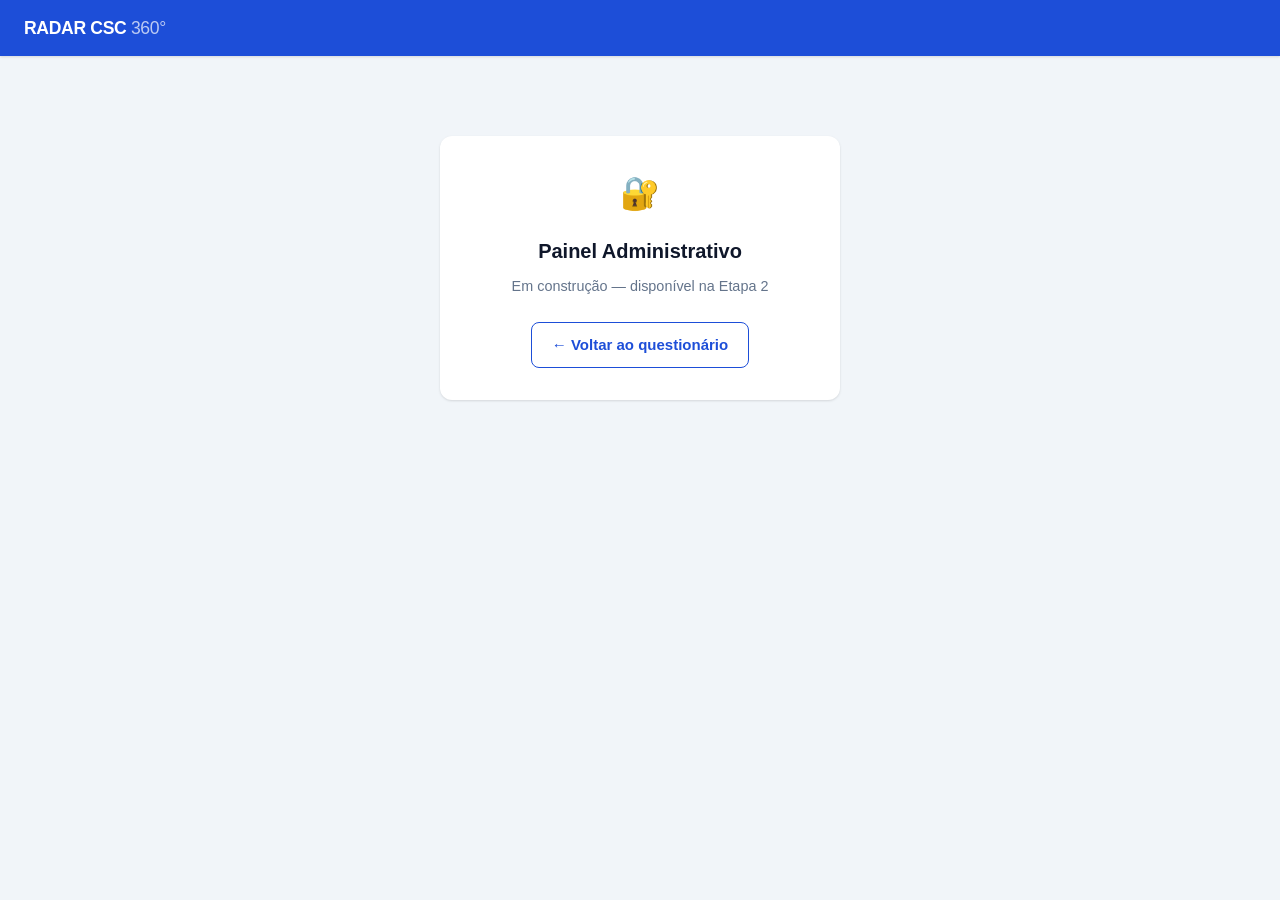
==== admin/index.html @ 29210018 "primeiro commit" ====
<!DOCTYPE html>
<html lang="pt-BR">
<head>
  <meta charset="UTF-8">
  <meta name="viewport" content="width=device-width, initial-scale=1.0">
  <title>RADAR CSC 360° — Admin</title>
  <link rel="stylesheet" href="../css/style.css">
</head>
<body>
<header class="app-header">
  <span class="logo">RADAR CSC <span>360°</span></span>
</header>
<main class="app-main">
  <div class="card" style="max-width:400px;margin:3rem auto;text-align:center;">
    <div style="font-size:2rem;margin-bottom:1rem;">🔐</div>
    <h1 style="font-size:1.25rem;margin-bottom:.5rem;">Painel Administrativo</h1>
    <p style="color:var(--text-muted);font-size:.9rem;margin-bottom:1.5rem;">Em construção — disponível na Etapa 2</p>
    <a href="../responder.html" class="btn btn-outline">← Voltar ao questionário</a>
  </div>
</main>
</body>
</html>
---- css/style.css ----
:root {
  --primary: #1d4ed8;
  --primary-light: #dbeafe;
  --primary-dark: #1e40af;
  --secondary: #7c3aed;
  --success: #059669;
  --success-light: #d1fae5;
  --warning: #d97706;
  --error: #dc2626;
  --error-light: #fee2e2;
  --bg: #f1f5f9;
  --card: #ffffff;
  --text: #0f172a;
  --text-muted: #64748b;
  --border: #e2e8f0;
  --radius: 8px;
  --radius-lg: 12px;
  --shadow: 0 1px 3px rgba(0,0,0,.08), 0 1px 2px rgba(0,0,0,.05);
  --shadow-lg: 0 10px 15px -3px rgba(0,0,0,.1), 0 4px 6px -2px rgba(0,0,0,.05);
}

*, *::before, *::after { box-sizing: border-box; margin: 0; padding: 0; }

html { font-size: 16px; scroll-behavior: smooth; }

body {
  font-family: -apple-system, BlinkMacSystemFont, 'Segoe UI', Roboto, 'Helvetica Neue', Arial, sans-serif;
  background: var(--bg);
  color: var(--text);
  line-height: 1.6;
  min-height: 100vh;
}

/* ── Header ── */
.app-header {
  background: var(--primary);
  color: #fff;
  padding: 0 1.5rem;
  height: 56px;
  display: flex;
  align-items: center;
  gap: 0.75rem;
  position: sticky;
  top: 0;
  z-index: 100;
  box-shadow: var(--shadow);
}
.app-header .logo { font-size: 1.1rem; font-weight: 700; letter-spacing: -.02em; }
.app-header .logo span { opacity: .7; font-weight: 400; }

/* ── Layout ── */
.app-main {
  max-width: 720px;
  margin: 0 auto;
  padding: 2rem 1rem 4rem;
}

/* ── Card ── */
.card {
  background: var(--card);
  border-radius: var(--radius-lg);
  box-shadow: var(--shadow);
  padding: 2rem;
}

/* ── Steps ── */
.step { animation: fadeIn .25s ease; }
.step.hidden { display: none; }
@keyframes fadeIn { from { opacity: 0; transform: translateY(8px); } to { opacity: 1; transform: none; } }

/* ── Forms ── */
.form-group { margin-bottom: 1.25rem; }
.form-label { display: block; font-size: .875rem; font-weight: 600; color: var(--text); margin-bottom: .375rem; }
.form-input {
  width: 100%;
  padding: .625rem .875rem;
  border: 1.5px solid var(--border);
  border-radius: var(--radius);
  font-size: 1rem;
  color: var(--text);
  background: #fff;
  transition: border-color .15s;
  outline: none;
}
.form-input:focus { border-color: var(--primary); box-shadow: 0 0 0 3px var(--primary-light); }
.form-input.error { border-color: var(--error); }
textarea.form-input { resize: vertical; min-height: 100px; }

/* ── Buttons ── */
.btn {
  display: inline-flex;
  align-items: center;
  justify-content: center;
  gap: .5rem;
  padding: .625rem 1.25rem;
  border-radius: var(--radius);
  font-size: .9375rem;
  font-weight: 600;
  cursor: pointer;
  border: none;
  transition: background .15s, transform .1s, opacity .15s;
  text-decoration: none;
}
.btn:active { transform: scale(.98); }
.btn:disabled { opacity: .5; cursor: not-allowed; transform: none; }

.btn-primary { background: var(--primary); color: #fff; }
.btn-primary:hover:not(:disabled) { background: var(--primary-dark); }

.btn-secondary { background: var(--border); color: var(--text); }
.btn-secondary:hover:not(:disabled) { background: #cbd5e1; }

.btn-outline {
  background: transparent;
  color: var(--primary);
  border: 1.5px solid var(--primary);
}
.btn-outline:hover:not(:disabled) { background: var(--primary-light); }

.btn-full { width: 100%; }
.btn-lg { padding: .875rem 1.5rem; font-size: 1rem; }

/* ── Alerts ── */
.alert {
  padding: .75rem 1rem;
  border-radius: var(--radius);
  font-size: .9rem;
  margin-top: .75rem;
}
.alert-error { background: var(--error-light); color: var(--error); }
.alert-success { background: var(--success-light); color: var(--success); }
.hidden { display: none !important; }

/* ── Progress bar ── */
.progress-wrapper {
  background: var(--card);
  border-radius: var(--radius-lg);
  padding: 1rem 1.5rem;
  margin-bottom: 1.5rem;
  box-shadow: var(--shadow);
  position: sticky;
  top: 56px;
  z-index: 90;
}
.progress-header { display: flex; justify-content: space-between; align-items: center; margin-bottom: .5rem; }
.progress-title { font-size: .875rem; font-weight: 600; color: var(--text-muted); }
.progress-count { font-size: .875rem; font-weight: 700; color: var(--primary); }
.progress-bar {
  height: 8px;
  background: var(--border);
  border-radius: 99px;
  overflow: hidden;
}
.progress-fill {
  height: 100%;
  background: linear-gradient(90deg, var(--primary), var(--secondary));
  border-radius: 99px;
  transition: width .3s ease;
  width: 0%;
}

/* ── Question blocks ── */
.block-header {
  border-radius: var(--radius-lg);
  padding: 1.25rem 1.5rem;
  margin-bottom: 1rem;
  color: #fff;
}
.block-header.bloco1 { background: linear-gradient(135deg, #1d4ed8, #3b82f6); }
.block-header.bloco2 { background: linear-gradient(135deg, #7c3aed, #a855f7); }
.block-header.bloco3 { background: linear-gradient(135deg, #047857, #10b981); }
.block-header h2 { font-size: 1.1rem; font-weight: 700; margin-bottom: .25rem; }
.block-header p { font-size: .875rem; opacity: .9; }

.group-header {
  font-size: .8rem;
  font-weight: 700;
  text-transform: uppercase;
  letter-spacing: .06em;
  color: var(--text-muted);
  padding: .75rem 0 .5rem;
  border-bottom: 1px solid var(--border);
  margin-bottom: .75rem;
  margin-top: 1.5rem;
}
.group-header:first-child { margin-top: 0; }

/* ── Question card ── */
.question-card {
  background: var(--card);
  border-radius: var(--radius);
  padding: 1.125rem 1.25rem;
  margin-bottom: .625rem;
  box-shadow: var(--shadow);
  border: 1.5px solid var(--border);
  transition: border-color .15s;
}
.question-card.answered { border-color: var(--primary-light); }
.question-card.required-error { border-color: var(--error); background: #fff8f8; }

.question-meta { display: flex; align-items: flex-start; gap: .75rem; }
.question-num {
  min-width: 28px;
  height: 28px;
  border-radius: 99px;
  background: var(--bg);
  color: var(--text-muted);
  font-size: .75rem;
  font-weight: 700;
  display: flex;
  align-items: center;
  justify-content: center;
  flex-shrink: 0;
  margin-top: .125rem;
}
.question-card.answered .question-num { background: var(--primary); color: #fff; }

.question-text { font-size: .9375rem; font-weight: 500; margin-bottom: .875rem; }

/* ── Scale ── */
.scale-wrapper { display: flex; align-items: center; gap: .625rem; }
.scale-labels { display: flex; justify-content: space-between; font-size: .75rem; color: var(--text-muted); margin-top: .375rem; }

.scale-btns {
  display: flex;
  gap: .375rem;
  flex-grow: 1;
}
.scale-btn {
  flex: 1;
  height: 44px;
  border: 1.5px solid var(--border);
  border-radius: var(--radius);
  background: #fff;
  color: var(--text-muted);
  font-size: .9375rem;
  font-weight: 600;
  cursor: pointer;
  transition: all .15s;
  min-width: 36px;
}
.scale-btn:hover { border-color: var(--primary); color: var(--primary); background: var(--primary-light); }
.scale-btn.selected { background: var(--primary); border-color: var(--primary); color: #fff; }

.scale-edge-label {
  font-size: .72rem;
  color: var(--text-muted);
  white-space: nowrap;
  flex-shrink: 0;
  max-width: 80px;
  text-align: center;
  line-height: 1.3;
}

/* ── Choice buttons (p36) ── */
.choice-btns {
  display: flex;
  flex-wrap: wrap;
  gap: .5rem;
}
.choice-btn {
  padding: .5rem 1rem;
  border: 1.5px solid var(--border);
  border-radius: var(--radius);
  background: #fff;
  font-size: .875rem;
  font-weight: 500;
  cursor: pointer;
  transition: all .15s;
  color: var(--text);
}
.choice-btn:hover { border-color: var(--primary); color: var(--primary); background: var(--primary-light); }
.choice-btn.selected { background: var(--primary); border-color: var(--primary); color: #fff; }

/* ── Open question card ── */
.open-question-card {
  background: #fffbeb;
  border: 1.5px solid #fde68a;
  border-radius: var(--radius-lg);
  padding: 1.25rem;
  margin: 1.5rem 0;
}
.open-question-card .oq-label {
  font-size: .8rem;
  font-weight: 700;
  text-transform: uppercase;
  letter-spacing: .05em;
  color: #92400e;
  margin-bottom: .5rem;
}
.open-question-card .oq-text { font-size: .9375rem; font-weight: 500; color: var(--text); margin-bottom: .75rem; }

/* ── Area rating (p37) ── */
.area-rating { margin-bottom: .625rem; }
.area-rating-label { font-size: .875rem; font-weight: 600; margin-bottom: .375rem; }

/* ── Submit section ── */
.submit-section {
  background: var(--card);
  border-radius: var(--radius-lg);
  padding: 1.5rem;
  margin-top: 1.5rem;
  box-shadow: var(--shadow);
  text-align: center;
}
.submit-section p { font-size: .875rem; color: var(--text-muted); margin-bottom: 1rem; }

/* ── Success ── */
.success-card {
  text-align: center;
  padding: 3rem 2rem;
}
.success-icon {
  width: 72px;
  height: 72px;
  background: var(--success-light);
  border-radius: 50%;
  display: flex;
  align-items: center;
  justify-content: center;
  margin: 0 auto 1.5rem;
  font-size: 2rem;
}
.success-card h2 { font-size: 1.5rem; color: var(--success); margin-bottom: .75rem; }
.success-card p { color: var(--text-muted); }

/* ── Modal ── */
.modal-overlay {
  position: fixed;
  inset: 0;
  background: rgba(0,0,0,.5);
  display: flex;
  align-items: center;
  justify-content: center;
  padding: 1rem;
  z-index: 200;
}
.modal-box {
  background: var(--card);
  border-radius: var(--radius-lg);
  padding: 2rem;
  max-width: 420px;
  width: 100%;
  box-shadow: var(--shadow-lg);
}
.modal-box h3 { font-size: 1.125rem; font-weight: 700; margin-bottom: .75rem; }
.modal-box p { color: var(--text-muted); margin-bottom: 1.25rem; font-size: .9375rem; }
.modal-actions { display: flex; gap: .75rem; flex-direction: column; }

/* ── Loading spinner ── */
.spinner {
  display: inline-block;
  width: 18px;
  height: 18px;
  border: 2px solid rgba(255,255,255,.4);
  border-top-color: #fff;
  border-radius: 50%;
  animation: spin .7s linear infinite;
  vertical-align: middle;
  margin-right: .375rem;
}
.spinner.dark {
  border-color: rgba(0,0,0,.15);
  border-top-color: var(--primary);
}
@keyframes spin { to { transform: rotate(360deg); } }

/* ── Auto-save indicator ── */
.autosave-indicator {
  font-size: .75rem;
  color: var(--text-muted);
  text-align: right;
  margin-top: .5rem;
  height: 1.2em;
  transition: opacity .3s;
}

/* ── Admin shared styles ── */
.page-header {
  display: flex;
  align-items: center;
  justify-content: space-between;
  margin-bottom: 1.5rem;
  flex-wrap: wrap;
  gap: .75rem;
}
.page-title { font-size: 1.375rem; font-weight: 700; }

.table-wrapper {
  background: var(--card);
  border-radius: var(--radius-lg);
  box-shadow: var(--shadow);
  overflow: hidden;
}
table { width: 100%; border-collapse: collapse; }
th {
  background: var(--bg);
  font-size: .8rem;
  font-weight: 700;
  text-transform: uppercase;
  letter-spacing: .04em;
  color: var(--text-muted);
  padding: .75rem 1rem;
  text-align: left;
  border-bottom: 1px solid var(--border);
}
td {
  padding: .875rem 1rem;
  border-bottom: 1px solid var(--border);
  font-size: .9rem;
}
tr:last-child td { border-bottom: none; }
tr:hover td { background: var(--bg); }

.badge {
  display: inline-flex;
  align-items: center;
  padding: .2em .6em;
  border-radius: 99px;
  font-size: .75rem;
  font-weight: 600;
}
.badge-blue { background: var(--primary-light); color: var(--primary); }
.badge-green { background: var(--success-light); color: var(--success); }
.badge-gray { background: var(--border); color: var(--text-muted); }

/* ── Responsive ── */
@media (max-width: 480px) {
  .app-main { padding: 1rem .75rem 3rem; }
  .card { padding: 1.5rem 1rem; }
  .scale-edge-label { display: none; }
  .scale-btn { height: 40px; font-size: .875rem; }
  .choice-btns { flex-direction: column; }
  .choice-btn { text-align: center; }
}

/* ── Print ── */
@media print {
  .app-header, .progress-wrapper, .submit-section, .btn { display: none !important; }
  .app-main { max-width: 100%; padding: 0; }
  .block-header { -webkit-print-color-adjust: exact; print-color-adjust: exact; }
  .question-card { box-shadow: none; border: 1px solid #ddd; break-inside: avoid; }
}
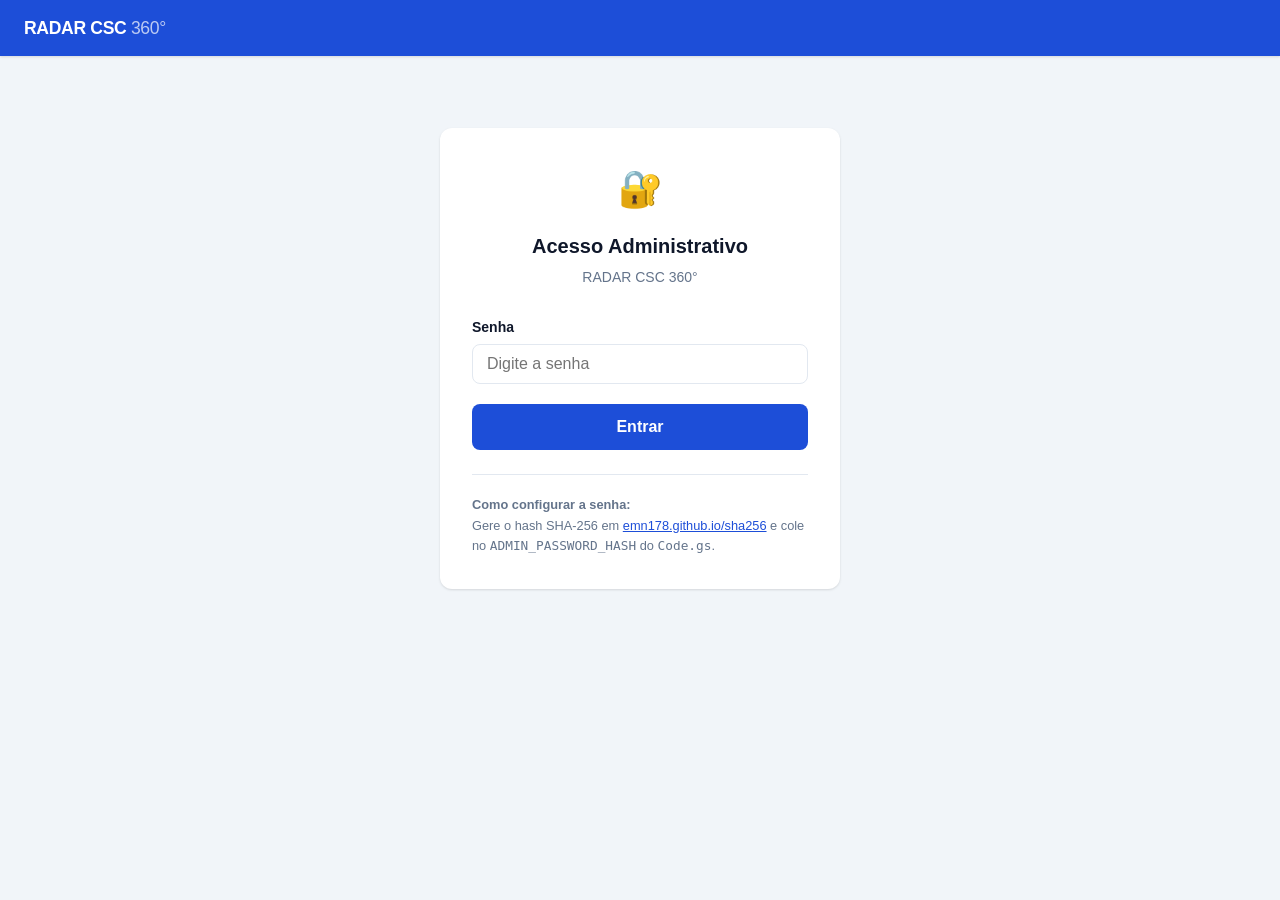
==== commit 3d13910a: "Etapa 2: painel admin completo Adiciona login, dashboard de empresas, detalhes de aplicações e gestã" ====
--- a/admin/index.html
+++ b/admin/index.html
@@ -7,16 +7,116 @@
   <link rel="stylesheet" href="../css/style.css">
 </head>
 <body>
+
 <header class="app-header">
   <span class="logo">RADAR CSC <span>360°</span></span>
 </header>
+
 <main class="app-main">
-  <div class="card" style="max-width:400px;margin:3rem auto;text-align:center;">
-    <div style="font-size:2rem;margin-bottom:1rem;">🔐</div>
-    <h1 style="font-size:1.25rem;margin-bottom:.5rem;">Painel Administrativo</h1>
-    <p style="color:var(--text-muted);font-size:.9rem;margin-bottom:1.5rem;">Em construção — disponível na Etapa 2</p>
-    <a href="../responder.html" class="btn btn-outline">← Voltar ao questionário</a>
+  <div class="card" style="max-width:400px;margin:2.5rem auto;">
+
+    <div style="text-align:center;margin-bottom:1.75rem;">
+      <div style="font-size:2.25rem;margin-bottom:.75rem;">🔐</div>
+      <h1 style="font-size:1.25rem;font-weight:700;margin-bottom:.25rem;">Acesso Administrativo</h1>
+      <p style="font-size:.875rem;color:var(--text-muted);">RADAR CSC 360°</p>
+    </div>
+
+    <div id="setup-warning" class="alert alert-error hidden" style="margin-bottom:1.25rem;">
+      ⚠️ Configure <code>APPS_SCRIPT_URL</code> em <code>config.js</code> antes de continuar.
+    </div>
+
+    <div class="form-group">
+      <label class="form-label" for="senha">Senha</label>
+      <input
+        id="senha"
+        class="form-input"
+        type="password"
+        placeholder="Digite a senha"
+        autocomplete="current-password"
+      >
+    </div>
+
+    <div id="erro-login" class="alert alert-error hidden" style="margin-bottom:.75rem;"></div>
+
+    <button id="btn-login" class="btn btn-primary btn-full btn-lg">
+      Entrar
+    </button>
+
+    <div style="margin-top:1.5rem;padding-top:1.25rem;border-top:1px solid var(--border);font-size:.8rem;color:var(--text-muted);">
+      <strong>Como configurar a senha:</strong><br>
+      Gere o hash SHA-256 em
+      <a href="https://emn178.github.io/online-tools/sha256.html" target="_blank" rel="noopener" style="color:var(--primary);">emn178.github.io/sha256</a>
+      e cole no <code>ADMIN_PASSWORD_HASH</code> do <code>Code.gs</code>.
+    </div>
+
   </div>
 </main>
+
+<div id="toast"></div>
+
+<script src="../config.js"></script>
+<script src="admin.js"></script>
+<script>
+function init() {
+  if (sessionStorage.getItem('admin_token')) {
+    window.location.replace('dashboard.html');
+    return;
+  }
+
+  if (CONFIG.APPS_SCRIPT_URL.includes('COLE_AQUI')) {
+    document.getElementById('setup-warning').classList.remove('hidden');
+    document.getElementById('btn-login').disabled = true;
+  }
+
+  document.getElementById('senha').addEventListener('keydown', e => {
+    if (e.key === 'Enter') handleLogin();
+  });
+  document.getElementById('btn-login').addEventListener('click', handleLogin);
+}
+
+async function handleLogin() {
+  const senhaInput = document.getElementById('senha');
+  const erroEl    = document.getElementById('erro-login');
+  const btn       = document.getElementById('btn-login');
+
+  erroEl.classList.add('hidden');
+  const senha = senhaInput.value;
+
+  if (!senha) {
+    erroEl.textContent = 'Digite a senha.';
+    erroEl.classList.remove('hidden');
+    senhaInput.focus();
+    return;
+  }
+
+  setLoading(btn, true);
+
+  try {
+    const hash   = await sha256(senha);
+    const result = await apiCall('adminLogin', { passwordHash: hash });
+
+    if (!result.success) {
+      erroEl.textContent = result.error || 'Senha incorreta.';
+      erroEl.classList.remove('hidden');
+      senhaInput.value = '';
+      senhaInput.focus();
+      return;
+    }
+
+    sessionStorage.setItem('admin_token', result.token);
+    sessionStorage.setItem('admin_token_ts', Date.now().toString());
+    window.location.replace('dashboard.html');
+
+  } catch (err) {
+    erroEl.textContent = err.message;
+    erroEl.classList.remove('hidden');
+  } finally {
+    setLoading(btn, false);
+  }
+}
+
+document.addEventListener('DOMContentLoaded', init);
+</script>
+
 </body>
 </html>
--- a/css/style.css
+++ b/css/style.css
@@ -424,6 +424,189 @@
 .badge-green { background: var(--success-light); color: var(--success); }
 .badge-gray { background: var(--border); color: var(--text-muted); }
 
+/* ── Admin: Toast ── */
+.toast {
+  position: fixed;
+  bottom: 1.5rem;
+  right: 1.5rem;
+  padding: .75rem 1.25rem;
+  border-radius: var(--radius);
+  font-size: .9rem;
+  font-weight: 500;
+  box-shadow: var(--shadow-lg);
+  z-index: 400;
+  opacity: 0;
+  transform: translateY(8px);
+  transition: opacity .25s, transform .25s;
+  pointer-events: none;
+  max-width: 360px;
+}
+.toast.show { opacity: 1; transform: none; }
+.toast-success { background: var(--success); color: #fff; }
+.toast-error   { background: var(--error);   color: #fff; }
+.toast-info    { background: var(--primary);  color: #fff; }
+
+/* ── Admin: Tag input ── */
+.tag-container {
+  display: flex;
+  flex-wrap: wrap;
+  gap: .375rem;
+  padding: .5rem .75rem;
+  border: 1.5px solid var(--border);
+  border-radius: var(--radius);
+  min-height: 44px;
+  cursor: text;
+  background: #fff;
+  transition: border-color .15s, box-shadow .15s;
+}
+.tag-container:focus-within { border-color: var(--primary); box-shadow: 0 0 0 3px var(--primary-light); }
+.tag {
+  display: inline-flex;
+  align-items: center;
+  gap: .25rem;
+  padding: .2em .55em;
+  background: var(--primary-light);
+  color: var(--primary);
+  border-radius: 99px;
+  font-size: .8rem;
+  font-weight: 600;
+}
+.tag button {
+  background: none;
+  border: none;
+  cursor: pointer;
+  color: var(--primary);
+  font-size: 1rem;
+  line-height: 1;
+  padding: 0;
+  opacity: .6;
+  transition: opacity .1s;
+}
+.tag button:hover { opacity: 1; }
+.tag-input {
+  border: none;
+  outline: none;
+  font-size: .9rem;
+  flex: 1;
+  min-width: 100px;
+  background: transparent;
+  font-family: inherit;
+}
+
+/* ── Admin: Empresa card grid ── */
+.empresa-grid {
+  display: grid;
+  grid-template-columns: repeat(auto-fill, minmax(280px, 1fr));
+  gap: 1rem;
+}
+.empresa-card {
+  background: var(--card);
+  border-radius: var(--radius-lg);
+  padding: 1.5rem;
+  border: 1.5px solid var(--border);
+  cursor: pointer;
+  transition: border-color .15s, box-shadow .15s, transform .15s;
+  text-decoration: none;
+  display: block;
+  color: inherit;
+}
+.empresa-card:hover {
+  border-color: var(--primary);
+  box-shadow: var(--shadow-lg);
+  transform: translateY(-2px);
+}
+
+/* ── Admin: Aplicacao card ── */
+.aplicacao-list { display: flex; flex-direction: column; gap: .625rem; }
+.aplicacao-card {
+  background: var(--card);
+  border-radius: var(--radius);
+  padding: 1rem 1.25rem;
+  border: 1.5px solid var(--border);
+  display: flex;
+  align-items: center;
+  justify-content: space-between;
+  gap: 1rem;
+  transition: border-color .15s;
+}
+.aplicacao-card:hover { border-color: var(--primary); }
+.aplicacao-card .ap-nome { font-weight: 600; font-size: .9375rem; }
+.aplicacao-card .ap-meta { font-size: .8rem; color: var(--text-muted); margin-top: .125rem; }
+
+/* ── Admin: Stats bar ── */
+.stats-bar {
+  display: flex;
+  gap: 1rem;
+  flex-wrap: wrap;
+  margin-bottom: 1.5rem;
+}
+.stat-card {
+  background: var(--card);
+  border-radius: var(--radius);
+  padding: 1rem 1.25rem;
+  box-shadow: var(--shadow);
+  flex: 1;
+  min-width: 120px;
+}
+.stat-card .stat-value { font-size: 1.75rem; font-weight: 700; line-height: 1; }
+.stat-card .stat-label { font-size: .8rem; color: var(--text-muted); margin-top: .25rem; }
+.stat-card.primary .stat-value { color: var(--primary); }
+.stat-card.success .stat-value { color: var(--success); }
+.stat-card.warning .stat-value { color: var(--warning); }
+
+/* ── Admin: Toolbar ── */
+.toolbar {
+  display: flex;
+  gap: .5rem;
+  flex-wrap: wrap;
+  align-items: center;
+  margin-bottom: 1rem;
+}
+.toolbar-spacer { flex: 1; }
+
+/* ── Admin: Table actions ── */
+.btn-icon {
+  width: 32px;
+  height: 32px;
+  border-radius: var(--radius);
+  border: 1px solid var(--border);
+  background: #fff;
+  cursor: pointer;
+  display: inline-flex;
+  align-items: center;
+  justify-content: center;
+  font-size: .9rem;
+  transition: background .15s, border-color .15s;
+  text-decoration: none;
+}
+.btn-icon:hover { background: var(--bg); border-color: #94a3b8; }
+
+/* ── Admin: Breadcrumb ── */
+.breadcrumb {
+  display: flex;
+  align-items: center;
+  gap: .375rem;
+  font-size: .875rem;
+  color: var(--text-muted);
+  margin-bottom: 1.25rem;
+  flex-wrap: wrap;
+}
+.breadcrumb a { color: var(--primary); text-decoration: none; }
+.breadcrumb a:hover { text-decoration: underline; }
+.breadcrumb .sep { color: var(--border); }
+
+/* ── Admin: Empty table state ── */
+.table-empty {
+  padding: 3rem 1rem;
+  text-align: center;
+  color: var(--text-muted);
+  font-size: .9rem;
+}
+
+/* ── Admin: Progress mini ── */
+.progress-mini { height: 6px; background: var(--border); border-radius: 99px; overflow: hidden; }
+.progress-mini-fill { height: 100%; background: var(--success); border-radius: 99px; transition: width .3s; }
+
 /* ── Responsive ── */
 @media (max-width: 480px) {
   .app-main { padding: 1rem .75rem 3rem; }
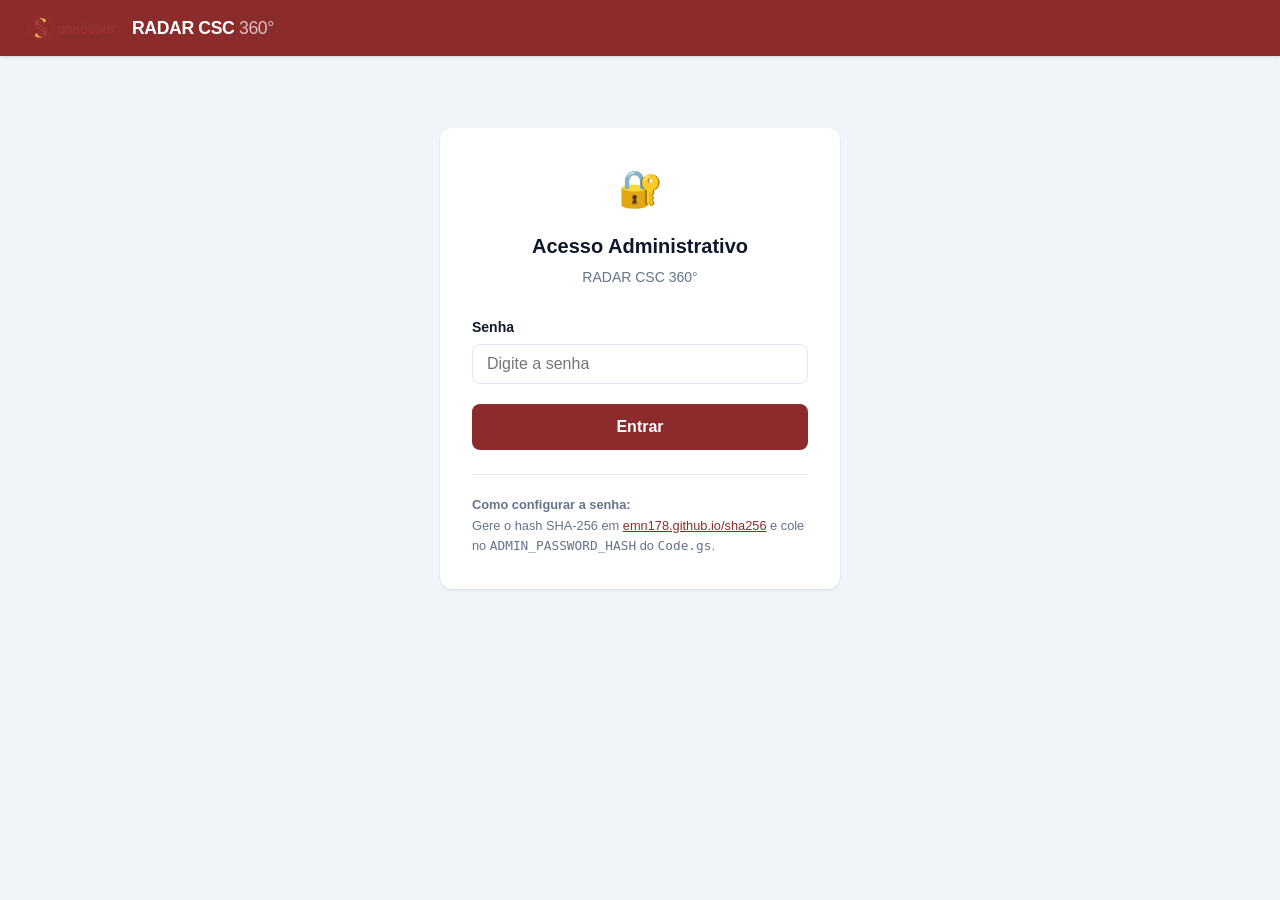
==== commit 08988142: "Aplica identidade visual da Assessor: logo e paleta de cores da marca - Adiciona assets/logo.png em " ====
--- a/admin/index.html
+++ b/admin/index.html
@@ -9,6 +9,7 @@
 <body>
 
 <header class="app-header">
+  <img src="../assets/logo.png" class="header-logo" alt="Assessor">
   <span class="logo">RADAR CSC <span>360°</span></span>
 </header>
 
--- a/css/style.css
+++ b/css/style.css
@@ -1,8 +1,8 @@
 :root {
-  --primary: #1d4ed8;
-  --primary-light: #dbeafe;
-  --primary-dark: #1e40af;
-  --secondary: #7c3aed;
+  --primary: #8C2B2B;
+  --primary-light: #f7e6e6;
+  --primary-dark: #6e2020;
+  --secondary: #c9971c;
   --success: #059669;
   --success-light: #d1fae5;
   --warning: #d97706;
@@ -47,6 +47,7 @@
 }
 .app-header .logo { font-size: 1.1rem; font-weight: 700; letter-spacing: -.02em; }
 .app-header .logo span { opacity: .7; font-weight: 400; }
+.header-logo { height: 34px; border-radius: 4px; flex-shrink: 0; }
 
 /* ── Layout ── */
 .app-main {
@@ -166,9 +167,9 @@
   margin-bottom: 1rem;
   color: #fff;
 }
-.block-header.bloco1 { background: linear-gradient(135deg, #1d4ed8, #3b82f6); }
-.block-header.bloco2 { background: linear-gradient(135deg, #7c3aed, #a855f7); }
-.block-header.bloco3 { background: linear-gradient(135deg, #047857, #10b981); }
+.block-header.bloco1 { background: linear-gradient(135deg, #8C2B2B, #bf4040); }
+.block-header.bloco2 { background: linear-gradient(135deg, #a07515, #c9971c); }
+.block-header.bloco3 { background: linear-gradient(135deg, #5c1a1a, #8C2B2B); }
 .block-header h2 { font-size: 1.1rem; font-weight: 700; margin-bottom: .25rem; }
 .block-header p { font-size: .875rem; opacity: .9; }
 
@@ -197,6 +198,7 @@
 }
 .question-card.answered { border-color: var(--primary-light); }
 .question-card.required-error { border-color: var(--error); background: #fff8f8; }
+.open-question-card.required-error { border-color: var(--error); background: #fff8f8; }
 
 .question-meta { display: flex; align-items: flex-start; gap: .75rem; }
 .question-num {
@@ -624,3 +626,211 @@
   .block-header { -webkit-print-color-adjust: exact; print-color-adjust: exact; }
   .question-card { box-shadow: none; border: 1px solid #ddd; break-inside: avoid; }
 }
+
+/* ══════════════════════════════════════════
+   Resultado / Dashboard
+══════════════════════════════════════════ */
+
+/* ── Posicionamento CSC badge ── */
+.badge-posicionamento {
+  display: inline-flex;
+  align-items: center;
+  padding: .2rem .625rem;
+  border-radius: 999px;
+  font-size: .75rem;
+  font-weight: 600;
+  letter-spacing: .02em;
+}
+.pos-operacional { background: #f3f4f6; color: #4b5563; }
+.pos-apoio       { background: var(--primary-light); color: var(--primary); }
+.pos-parceiro    { background: #d1fae5; color: #065f46; }
+.pos-estrategico { background: #ede9fe; color: #5b21b6; }
+
+/* ── Actions bar ── */
+.resultado-actions {
+  display: flex;
+  gap: .625rem;
+  flex-shrink: 0;
+  flex-wrap: wrap;
+}
+
+/* ── Radar legend ── */
+.radar-legend {
+  display: flex;
+  flex-wrap: wrap;
+  gap: .5rem .875rem;
+  margin-bottom: 1.25rem;
+}
+.legend-item {
+  display: flex;
+  align-items: center;
+  gap: .375rem;
+  font-size: .85rem;
+}
+.legend-dot {
+  width: 10px;
+  height: 10px;
+  border-radius: 50%;
+  flex-shrink: 0;
+  -webkit-print-color-adjust: exact;
+  print-color-adjust: exact;
+}
+
+/* ── Avaliação por área ── */
+.areas-table {
+  width: 100%;
+  border-collapse: collapse;
+  font-size: .875rem;
+}
+.areas-table th {
+  padding: .5rem .75rem;
+  border-bottom: 2px solid var(--border);
+  font-weight: 600;
+  color: var(--text-muted);
+  font-size: .75rem;
+  text-transform: uppercase;
+  letter-spacing: .04em;
+  white-space: nowrap;
+  text-align: left;
+}
+.areas-table td {
+  padding: .5rem .75rem;
+  border-bottom: 1px solid var(--border);
+}
+.areas-table tbody tr:last-child td { border-bottom: none; }
+.nota-cell {
+  text-align: center;
+  font-variant-numeric: tabular-nums;
+  font-weight: 500;
+}
+
+/* ── Curadoria de respostas ── */
+.curadoria-bloco {
+  border: 1px solid var(--border);
+  border-radius: var(--radius);
+  padding: 1rem 1.125rem;
+  margin-bottom: 1rem;
+}
+.curadoria-bloco:last-child { margin-bottom: 0; }
+
+.curadoria-header {
+  display: flex;
+  align-items: center;
+  justify-content: space-between;
+  gap: 1rem;
+  flex-wrap: wrap;
+  margin-bottom: .875rem;
+}
+.curadoria-ap-nome {
+  font-weight: 600;
+  font-size: .9rem;
+}
+.curadoria-toggle {
+  display: flex;
+  align-items: center;
+  gap: .4rem;
+  font-size: .85rem;
+  color: var(--text-muted);
+  cursor: pointer;
+  user-select: none;
+}
+.curadoria-toggle input { cursor: pointer; accent-color: var(--primary); }
+
+.curadoria-lista {
+  display: flex;
+  flex-direction: column;
+  gap: .5rem;
+}
+
+.curadoria-item {
+  display: flex;
+  align-items: flex-start;
+  gap: .75rem;
+  padding: .625rem .75rem;
+  border: 1px solid var(--border);
+  border-radius: var(--radius);
+  background: var(--bg);
+  cursor: pointer;
+  transition: border-color .15s;
+}
+.curadoria-item:hover { border-color: var(--primary); }
+.curadoria-item input[type=checkbox] { margin-top: .2rem; accent-color: var(--primary); flex-shrink: 0; }
+.curadoria-item.curadoria-disabled {
+  opacity: .45;
+  pointer-events: none;
+}
+
+.curadoria-texto {
+  display: flex;
+  flex-direction: column;
+  gap: .25rem;
+  font-size: .85rem;
+  line-height: 1.5;
+}
+.curadoria-nome {
+  font-weight: 600;
+  color: var(--text-muted);
+  font-size: .78rem;
+  text-transform: uppercase;
+  letter-spacing: .04em;
+}
+
+/* ── Respostas abertas (admin resultado) ── */
+.ra-bloco { margin-bottom: 1.5rem; }
+.ra-bloco:last-child { margin-bottom: 0; }
+.ra-ap-nome {
+  font-size: .85rem;
+  font-weight: 700;
+  text-transform: uppercase;
+  letter-spacing: .05em;
+  color: var(--primary);
+  padding-bottom: .5rem;
+  border-bottom: 1px solid #e2e8f0;
+  margin-bottom: .75rem;
+}
+.ra-item {
+  background: #f8fafc;
+  border-left: 3px solid #e2e8f0;
+  border-radius: 0 6px 6px 0;
+  padding: .75rem 1rem;
+  margin-bottom: .625rem;
+}
+.ra-meta {
+  font-size: .75rem;
+  font-weight: 700;
+  color: var(--text-muted);
+  text-transform: uppercase;
+  letter-spacing: .04em;
+  margin-bottom: .4rem;
+}
+.ra-linha { font-size: .875rem; color: #374151; line-height: 1.5; margin-bottom: .25rem; }
+.ra-linha:last-child { margin-bottom: 0; }
+.ra-linha strong { color: var(--text-muted); }
+
+/* ── Print: resultado ── */
+@media print {
+  .breadcrumb,
+  .no-print,
+  #card-curadoria,
+  #filtro-area-wrap,
+  .modal-overlay,
+  #toast { display: none !important; }
+
+  canvas { max-width: 100% !important; }
+
+  .card {
+    box-shadow: none !important;
+    border: 1px solid #e5e7eb !important;
+    break-inside: avoid;
+    page-break-inside: avoid;
+  }
+
+  .ra-item { break-inside: avoid; page-break-inside: avoid; }
+
+  .legend-dot,
+  .badge-posicionamento,
+  .nota-cell {
+    -webkit-print-color-adjust: exact;
+    print-color-adjust: exact;
+  }
+}
